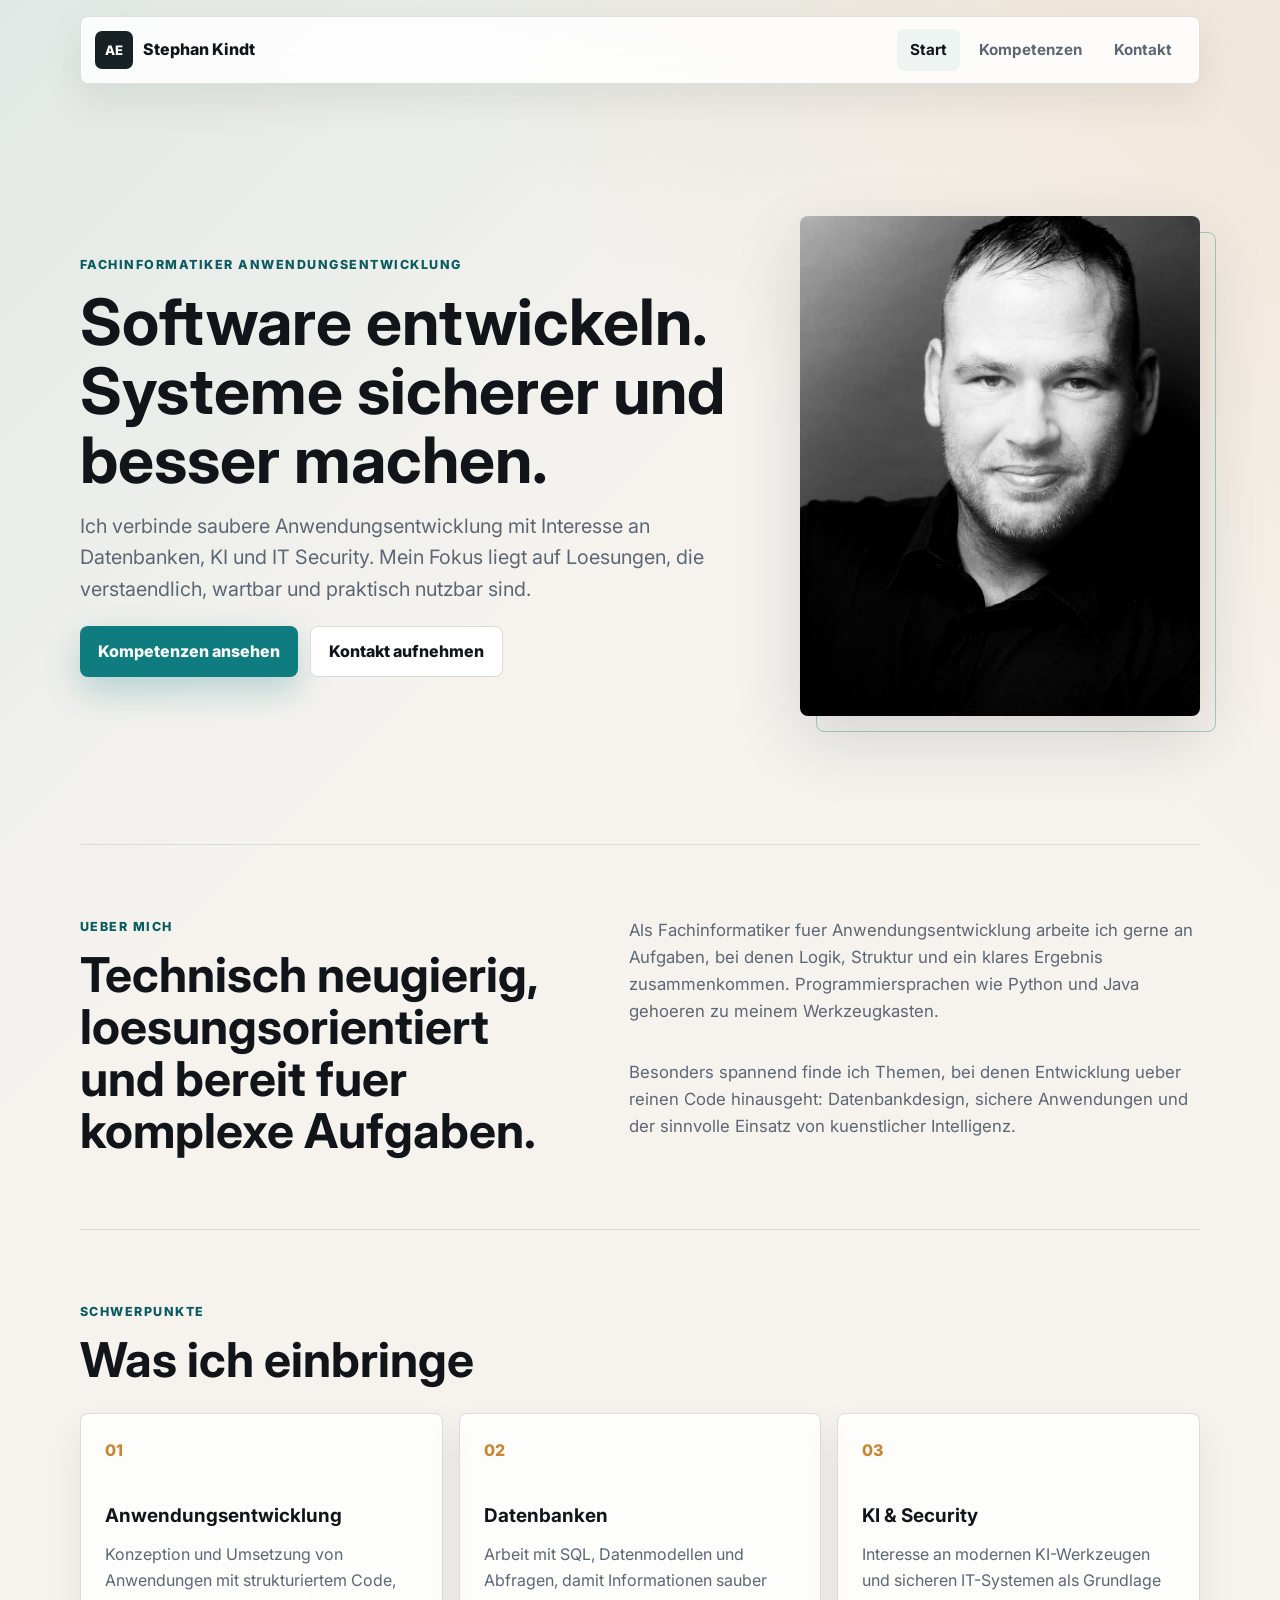
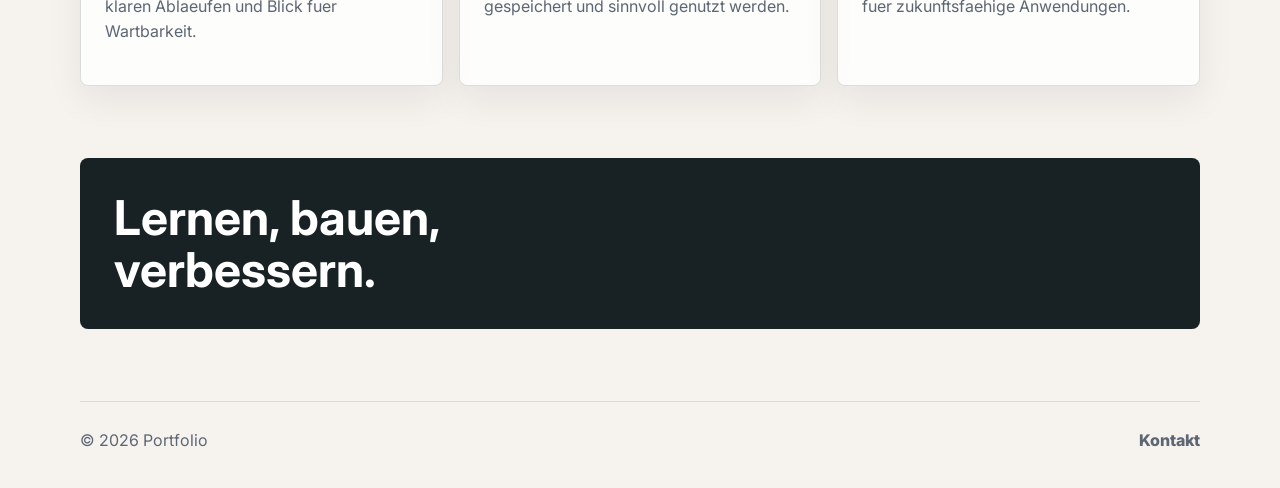
==== index.html @ c11ceabf "first step" ====
<!doctype html>
<html lang="de">
  <head>
    <meta charset="utf-8">
    <meta name="viewport" content="width=device-width, initial-scale=1">
    <meta name="description" content="Portfolio eines Fachinformatikers fuer Anwendungsentwicklung mit Fokus auf Softwareentwicklung, Datenbanken, KI und IT Security.">
    <title>Portfolio | Fachinformatiker Anwendungsentwicklung</title>
    <link rel="preconnect" href="https://fonts.googleapis.com">
    <link rel="preconnect" href="https://fonts.gstatic.com" crossorigin>
    <link href="https://fonts.googleapis.com/css2?family=Inter:wght@400;500;600;700;800&display=swap" rel="stylesheet">
    <link rel="stylesheet" href="styles.css">
  </head>
  <body>
    <header class="site-header">
      <a class="brand" href="index.html" aria-label="Zur Startseite">
        <span class="brand-mark">AE</span>
        <span>Stephan Kindt</span>
      </a>
      <button class="nav-toggle" type="button" aria-expanded="false" aria-controls="site-nav">
        <span></span>
        <span></span>
      </button>
      <nav class="site-nav" id="site-nav" aria-label="Hauptnavigation">
        <a href="index.html" aria-current="page">Start</a>
        <a href="kompetenzen.html">Kompetenzen</a>
        <a href="kontakt.html">Kontakt</a>
      </nav>
    </header>

    <main>
      <section class="hero">
        <div class="hero-copy">
          <p class="eyebrow">Fachinformatiker Anwendungsentwicklung</p>
          <h1>Software entwickeln. Systeme sicherer und besser machen.</h1>
          <p class="lead">
            Ich verbinde saubere Anwendungsentwicklung mit Interesse an Datenbanken,
            KI und IT Security. Mein Fokus liegt auf Loesungen, die verstaendlich,
            wartbar und praktisch nutzbar sind.
          </p>
          <div class="hero-actions" aria-label="Wichtige Links">
            <a class="button primary" href="kompetenzen.html">Kompetenzen ansehen</a>
            <a class="button secondary" href="kontakt.html">Kontakt aufnehmen</a>
          </div>
        </div>
        <figure class="portrait-wrap">
          <img src="Bewerbung.jpg" alt="Portraitfoto" class="portrait">
        </figure>
      </section>

      <section class="section split-section">
        <div>
          <p class="section-kicker">Ueber mich</p>
          <h2>Technisch neugierig, loesungsorientiert und bereit fuer komplexe Aufgaben.</h2>
        </div>
        <div class="text-stack">
          <p>
            Als Fachinformatiker fuer Anwendungsentwicklung arbeite ich gerne an
            Aufgaben, bei denen Logik, Struktur und ein klares Ergebnis zusammenkommen.
            Programmiersprachen wie Python und Java gehoeren zu meinem Werkzeugkasten.
          </p>
          <p>
            Besonders spannend finde ich Themen, bei denen Entwicklung ueber reinen
            Code hinausgeht: Datenbankdesign, sichere Anwendungen und der sinnvolle
            Einsatz von kuenstlicher Intelligenz.
          </p>
        </div>
      </section>

      <section class="section">
        <div class="section-heading">
          <p class="section-kicker">Schwerpunkte</p>
          <h2>Was ich einbringe</h2>
        </div>
        <div class="feature-grid">
          <article class="feature-card">
            <span class="card-number">01</span>
            <h3>Anwendungsentwicklung</h3>
            <p>Konzeption und Umsetzung von Anwendungen mit strukturiertem Code, klaren Ablaeufen und Blick fuer Wartbarkeit.</p>
          </article>
          <article class="feature-card">
            <span class="card-number">02</span>
            <h3>Datenbanken</h3>
            <p>Arbeit mit SQL, Datenmodellen und Abfragen, damit Informationen sauber gespeichert und sinnvoll genutzt werden.</p>
          </article>
          <article class="feature-card">
            <span class="card-number">03</span>
            <h3>KI & Security</h3>
            <p>Interesse an modernen KI-Werkzeugen und sicheren IT-Systemen als Grundlage fuer zukunftsfaehige Anwendungen.</p>
          </article>
        </div>
      </section>

      <section class="callout">
        <div>
          <p class="section-kicker"></p>
          <h2>Lernen, bauen, verbessern.</h2>
        </div>
        <p>
         
        </p>
      </section>
    </main>

    <footer class="site-footer">
      <p>© <span id="year"></span> Portfolio</p>
      <a href="kontakt.html">Kontakt</a>
    </footer>

    <script src="script.js"></script>
  </body>
</html>
---- styles.css ----
:root {
  --bg: #f6f3ef;
  --surface: #ffffff;
  --ink: #111418;
  --muted: #5d6673;
  --line: #d9ddd8;
  --accent: #0f7c80;
  --accent-dark: #095b5f;
  --gold: #c58735;
  --deep: #182225;
  --shadow: 0 24px 70px rgba(17, 20, 24, 0.14);
}

* {
  box-sizing: border-box;
}

html {
  scroll-behavior: smooth;
}

body {
  margin: 0;
  font-family: "Inter", Arial, sans-serif;
  color: var(--ink);
  background:
    linear-gradient(135deg, rgba(15, 124, 128, 0.09), transparent 34%),
    linear-gradient(225deg, rgba(197, 135, 53, 0.12), transparent 28%),
    var(--bg);
  line-height: 1.6;
}

a {
  color: inherit;
  text-decoration: none;
}

img {
  display: block;
  max-width: 100%;
}

.site-header {
  position: sticky;
  top: 0;
  z-index: 10;
  display: flex;
  align-items: center;
  justify-content: space-between;
  gap: 24px;
  width: min(1120px, calc(100% - 32px));
  margin: 16px auto 0;
  padding: 12px 14px;
  border: 1px solid rgba(217, 221, 216, 0.9);
  border-radius: 8px;
  background: rgba(255, 255, 255, 0.86);
  box-shadow: 0 14px 40px rgba(17, 20, 24, 0.08);
  backdrop-filter: blur(18px);
}

.brand,
.site-nav {
  display: flex;
  align-items: center;
}

.brand {
  gap: 10px;
  font-weight: 800;
  letter-spacing: 0;
}

.brand-mark {
  display: grid;
  width: 38px;
  height: 38px;
  place-items: center;
  border-radius: 7px;
  color: #fff;
  background: var(--deep);
  font-size: 0.82rem;
}

.site-nav {
  gap: 6px;
}

.site-nav a {
  padding: 9px 13px;
  border-radius: 7px;
  color: var(--muted);
  font-weight: 700;
  font-size: 0.95rem;
}

.site-nav a:hover,
.site-nav a[aria-current="page"] {
  color: var(--ink);
  background: #edf4f2;
}

.nav-toggle {
  display: none;
  width: 42px;
  height: 38px;
  border: 1px solid var(--line);
  border-radius: 7px;
  background: #fff;
}

.nav-toggle span {
  display: block;
  width: 18px;
  height: 2px;
  margin: 5px auto;
  background: var(--ink);
}

.hero,
.page-hero,
.section,
.callout,
.site-footer {
  width: min(1120px, calc(100% - 32px));
  margin-inline: auto;
}

.hero {
  display: grid;
  grid-template-columns: minmax(0, 1.18fr) minmax(300px, 0.72fr);
  gap: clamp(32px, 5vw, 68px);
  align-items: center;
  min-height: min(760px, calc(100vh - 92px));
  padding: 40px 0 36px;
}

.hero-copy {
  max-width: 720px;
}

.eyebrow,
.section-kicker {
  margin: 0 0 12px;
  color: var(--accent-dark);
  font-size: 0.78rem;
  font-weight: 800;
  letter-spacing: 0.12em;
  text-transform: uppercase;
}

h1,
h2,
h3,
p {
  overflow-wrap: anywhere;
}

h1,
h2,
h3 {
  margin: 0;
  line-height: 1.08;
  letter-spacing: 0;
}

h1 {
  max-width: 880px;
  font-size: clamp(2.25rem, 5vw, 4.2rem);
}

h2 {
  font-size: clamp(1.65rem, 3.8vw, 3rem);
}

h3 {
  font-size: 1.18rem;
}

.lead {
  max-width: 660px;
  margin: 16px 0 0;
  color: var(--muted);
  font-size: clamp(1.05rem, 2vw, 1.24rem);
}

.narrow {
  max-width: 760px;
}

.hero-actions {
  display: flex;
  flex-wrap: wrap;
  gap: 12px;
  margin-top: 20px;
}

.button {
  display: inline-flex;
  min-height: 48px;
  align-items: center;
  justify-content: center;
  border-radius: 8px;
  padding: 12px 18px;
  font-weight: 800;
  transition: transform 180ms ease, box-shadow 180ms ease, background 180ms ease;
}

.button:hover {
  transform: translateY(-2px);
}

.primary {
  color: #fff;
  background: var(--accent);
  box-shadow: 0 14px 34px rgba(15, 124, 128, 0.26);
}

.secondary {
  border: 1px solid var(--line);
  background: #fff;
}

.portrait-wrap {
  position: relative;
  margin: 0;
}

.portrait-wrap::before {
  position: absolute;
  inset: 16px -16px -16px 16px;
  z-index: -1;
  border: 1px solid rgba(15, 124, 128, 0.35);
  border-radius: 8px;
  content: "";
}

.portrait {
  width: 100%;
  aspect-ratio: 4 / 5;
  border-radius: 8px;
  object-fit: cover;
  object-position: center;
  box-shadow: var(--shadow);
  filter: contrast(1.04);
}

.section {
  padding: 72px 0;
}

.split-section {
  display: grid;
  grid-template-columns: 0.85fr 1fr;
  gap: clamp(28px, 5vw, 70px);
  border-top: 1px solid var(--line);
  border-bottom: 1px solid var(--line);
}

.text-stack p,
.callout p {
  margin: 0;
  color: var(--muted);
  font-size: 1.05rem;
}

.text-stack {
  display: grid;
  gap: 18px;
}

.section-heading {
  max-width: 680px;
  margin-bottom: 28px;
}

.feature-grid,
.value-grid,
.contact-grid {
  display: grid;
  grid-template-columns: repeat(3, minmax(0, 1fr));
  gap: 16px;
}

.feature-card,
.value-grid article,
.contact-card,
.skill-panel {
  border: 1px solid rgba(217, 221, 216, 0.95);
  border-radius: 8px;
  background: rgba(255, 255, 255, 0.78);
  box-shadow: 0 14px 36px rgba(17, 20, 24, 0.07);
}

.feature-card {
  min-height: 250px;
  padding: 24px;
}

.card-number {
  display: inline-flex;
  margin-bottom: 42px;
  color: var(--gold);
  font-weight: 800;
}

.feature-card p,
.value-grid p,
.contact-card p,
.timeline p {
  color: var(--muted);
}

.callout {
  display: grid;
  grid-template-columns: 0.8fr 1fr;
  gap: 28px;
  align-items: center;
  margin-bottom: 72px;
  padding: 34px;
  border-radius: 8px;
  color: #fff;
  background: var(--deep);
}

.callout .section-kicker,
.callout p {
  color: rgba(255, 255, 255, 0.78);
}

.page-hero {
  padding: 96px 0 38px;
}

.skill-layout {
  display: grid;
  grid-template-columns: minmax(280px, 0.82fr) 1fr;
  gap: 18px;
  align-items: start;
}

.skill-panel {
  position: sticky;
  top: 96px;
  padding: 26px;
}

.tag-cloud {
  display: flex;
  flex-wrap: wrap;
  gap: 10px;
  margin-top: 24px;
}

.tag-cloud span {
  border: 1px solid var(--line);
  border-radius: 999px;
  padding: 8px 11px;
  background: #fff;
  color: var(--deep);
  font-weight: 700;
  font-size: 0.92rem;
}

.timeline {
  display: grid;
  gap: 14px;
}

.timeline article {
  display: grid;
  grid-template-columns: 54px 1fr;
  gap: 18px;
  padding: 24px;
  border-radius: 8px;
  background: #fff;
  border: 1px solid var(--line);
}

.timeline span {
  color: var(--accent);
  font-weight: 800;
}

.value-grid {
  grid-template-columns: repeat(4, minmax(0, 1fr));
}

.value-grid article {
  padding: 22px;
}

.contact-hero {
  max-width: 1120px;
}

.contact-grid {
  grid-template-columns: 1fr 1fr;
  align-items: stretch;
}

.contact-card {
  padding: 28px;
}

.contact-card.dark {
  color: #fff;
  background: var(--deep);
  border-color: var(--deep);
}

.contact-card.dark p,
.contact-card.dark li {
  color: rgba(255, 255, 255, 0.78);
}

.contact-links {
  display: grid;
  gap: 12px;
  margin-top: 24px;
}

.contact-links a {
  display: flex;
  min-height: 48px;
  align-items: center;
  border: 1px solid var(--line);
  border-radius: 8px;
  padding: 12px 14px;
  background: #fff;
  color: var(--ink);
  font-weight: 800;
}

.check-list {
  display: grid;
  gap: 12px;
  margin: 22px 0 0;
  padding: 0;
  list-style: none;
}

.check-list li {
  position: relative;
  padding-left: 24px;
}

.check-list li::before {
  position: absolute;
  left: 0;
  color: var(--gold);
  content: "✓";
}

.site-footer {
  display: flex;
  align-items: center;
  justify-content: space-between;
  gap: 16px;
  padding: 26px 0 34px;
  color: var(--muted);
  border-top: 1px solid var(--line);
}

.site-footer p {
  margin: 0;
}

.site-footer a {
  font-weight: 800;
}

@media (max-width: 840px) {
  .site-header {
    align-items: flex-start;
  }

  .nav-toggle {
    display: block;
  }

  .site-nav {
    position: absolute;
    top: calc(100% + 8px);
    right: 0;
    left: 0;
    display: none;
    flex-direction: column;
    align-items: stretch;
    padding: 10px;
    border: 1px solid var(--line);
    border-radius: 8px;
    background: #fff;
    box-shadow: 0 18px 46px rgba(17, 20, 24, 0.12);
  }

  .site-header.nav-open .site-nav {
    display: flex;
  }

  .hero,
  .split-section,
  .callout,
  .skill-layout,
  .contact-grid {
    grid-template-columns: 1fr;
  }

  .hero {
    min-height: auto;
    padding-top: 56px;
  }

  .portrait-wrap {
    max-width: 460px;
  }

  .feature-grid,
  .value-grid {
    grid-template-columns: 1fr 1fr;
  }

  .skill-panel {
    position: static;
  }
}

@media (max-width: 560px) {
  .site-header,
  .hero,
  .page-hero,
  .section,
  .callout,
  .site-footer {
    width: min(100% - 22px, 1120px);
  }

  .hero-actions,
  .site-footer {
    align-items: stretch;
    flex-direction: column;
  }

  .button {
    width: 100%;
  }

  .feature-grid,
  .value-grid {
    grid-template-columns: 1fr;
  }

  .feature-card {
    min-height: 0;
  }

  .card-number {
    margin-bottom: 24px;
  }

  .timeline article {
    grid-template-columns: 1fr;
  }
}
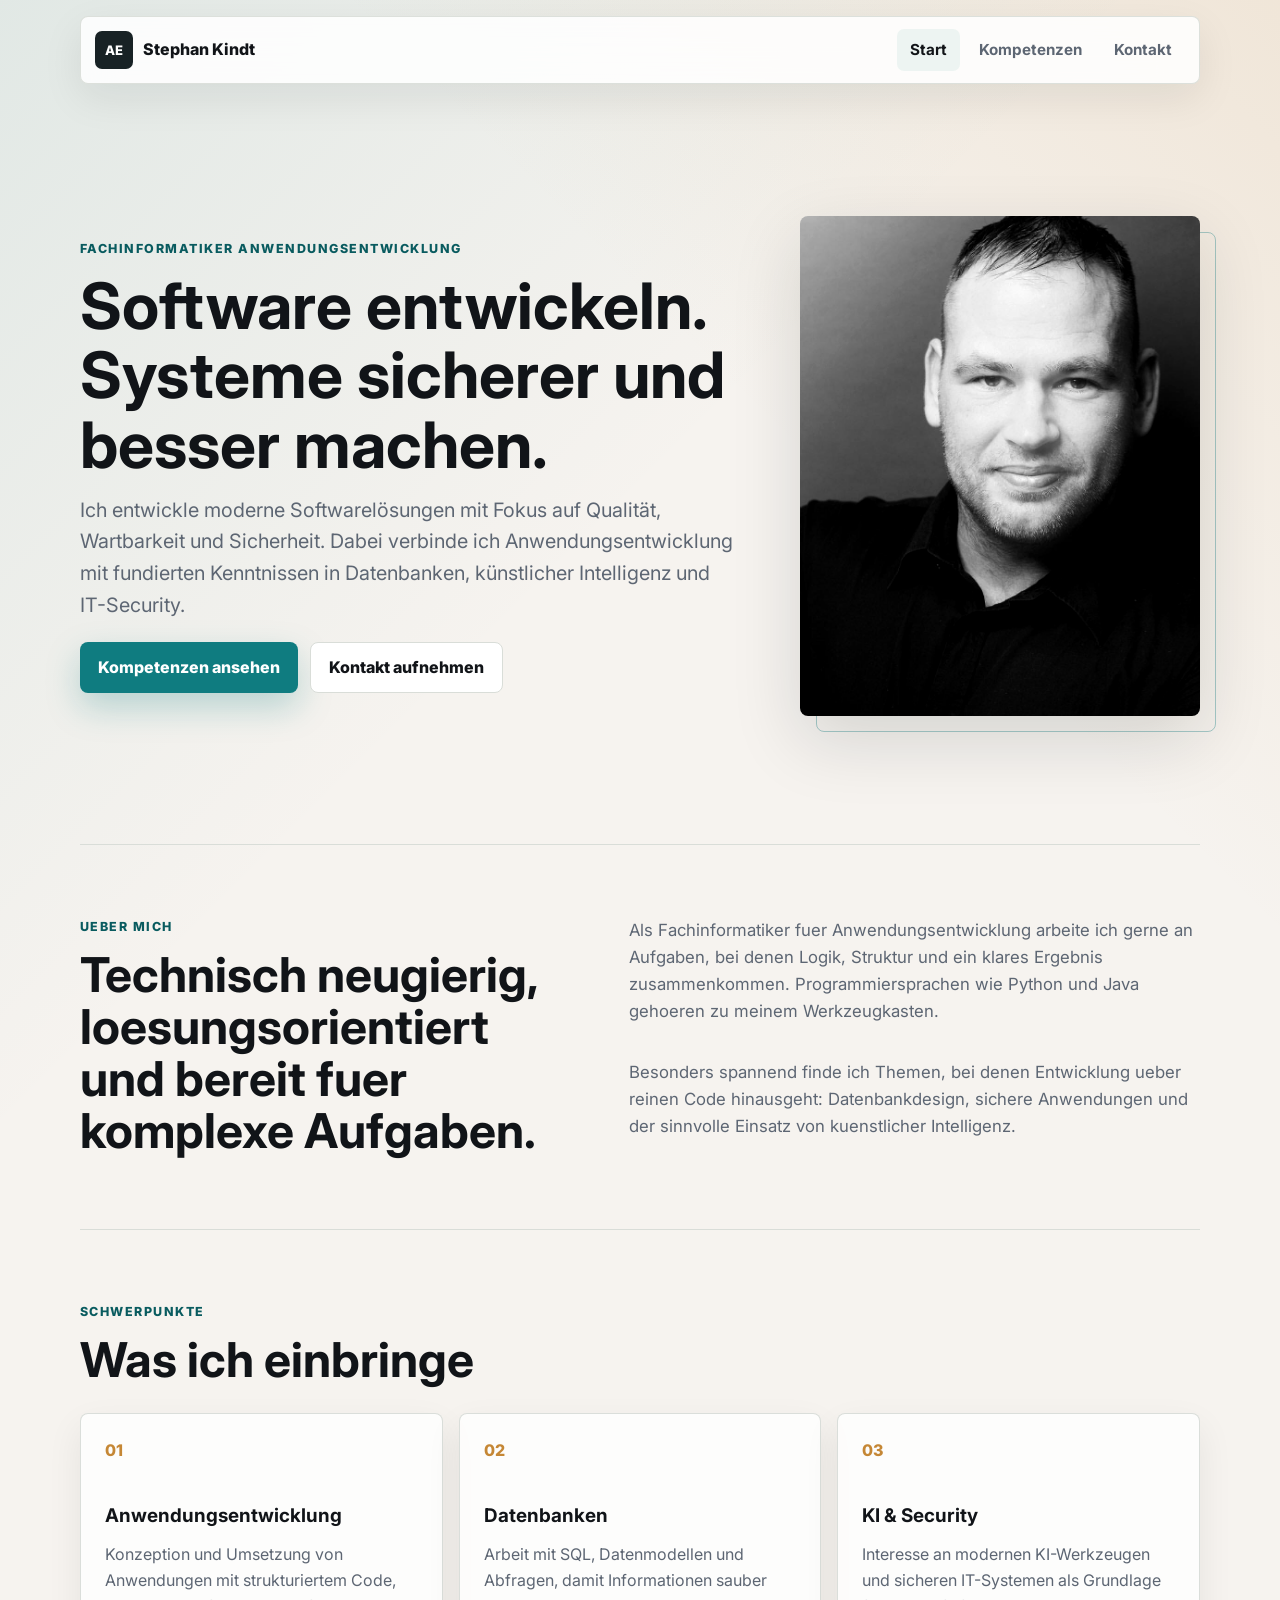
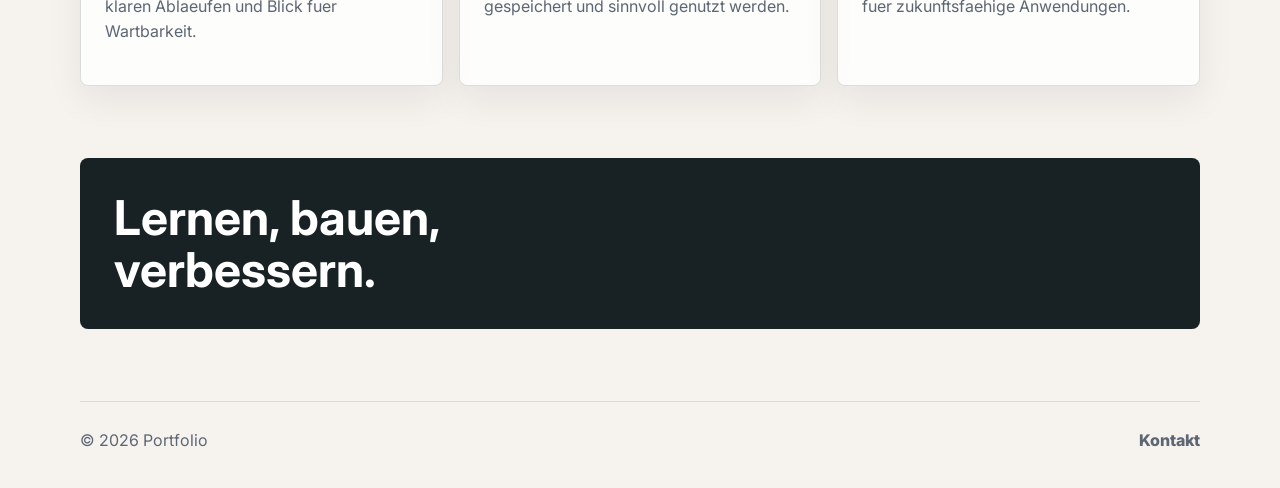
==== commit dbee8b14: "V 1.0.1" ====
--- a/index.html
+++ b/index.html
@@ -33,9 +33,9 @@
           <p class="eyebrow">Fachinformatiker Anwendungsentwicklung</p>
           <h1>Software entwickeln. Systeme sicherer und besser machen.</h1>
           <p class="lead">
-            Ich verbinde saubere Anwendungsentwicklung mit Interesse an Datenbanken,
-            KI und IT Security. Mein Fokus liegt auf Loesungen, die verstaendlich,
-            wartbar und praktisch nutzbar sind.
+             Ich entwickle moderne Softwarelösungen mit Fokus auf Qualität,
+             Wartbarkeit und Sicherheit. Dabei verbinde ich Anwendungsentwicklung mit fundierten Kenntnissen in Datenbanken,
+             künstlicher Intelligenz und IT-Security.
           </p>
           <div class="hero-actions" aria-label="Wichtige Links">
             <a class="button primary" href="kompetenzen.html">Kompetenzen ansehen</a>
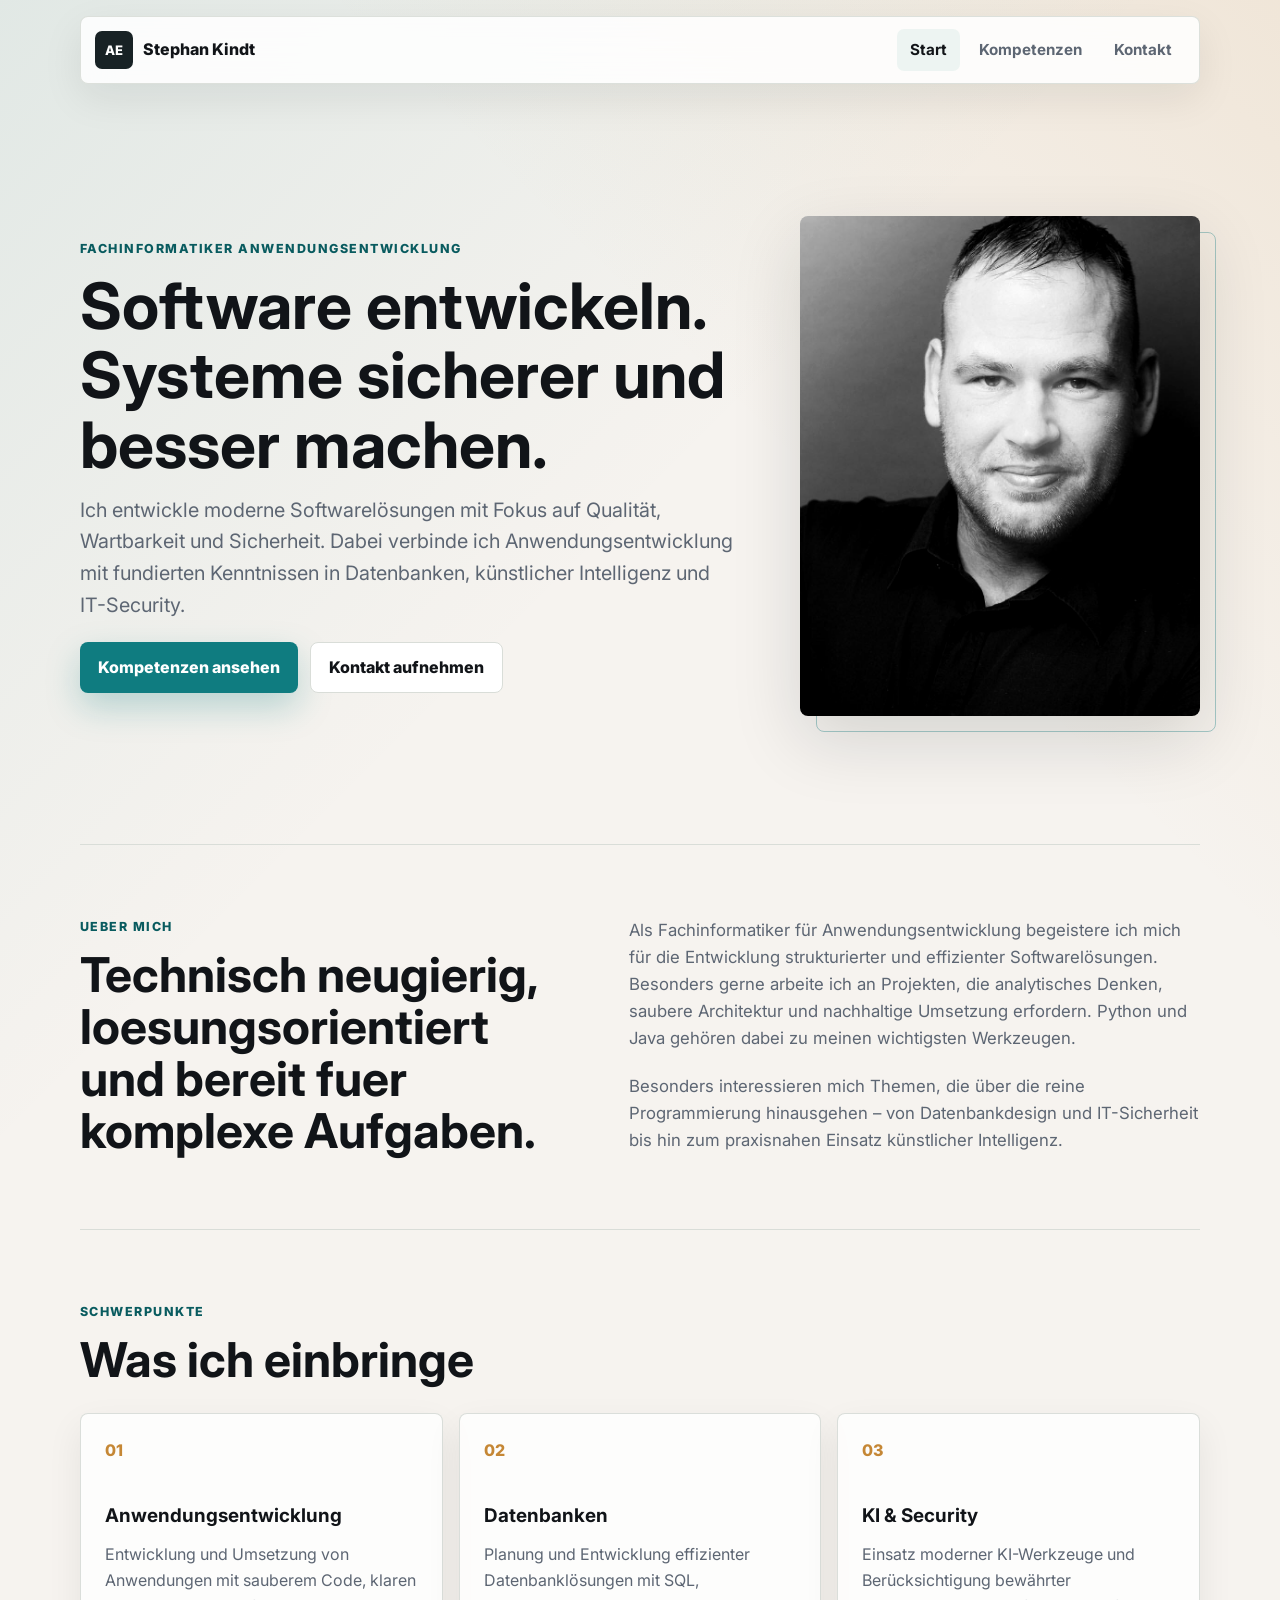
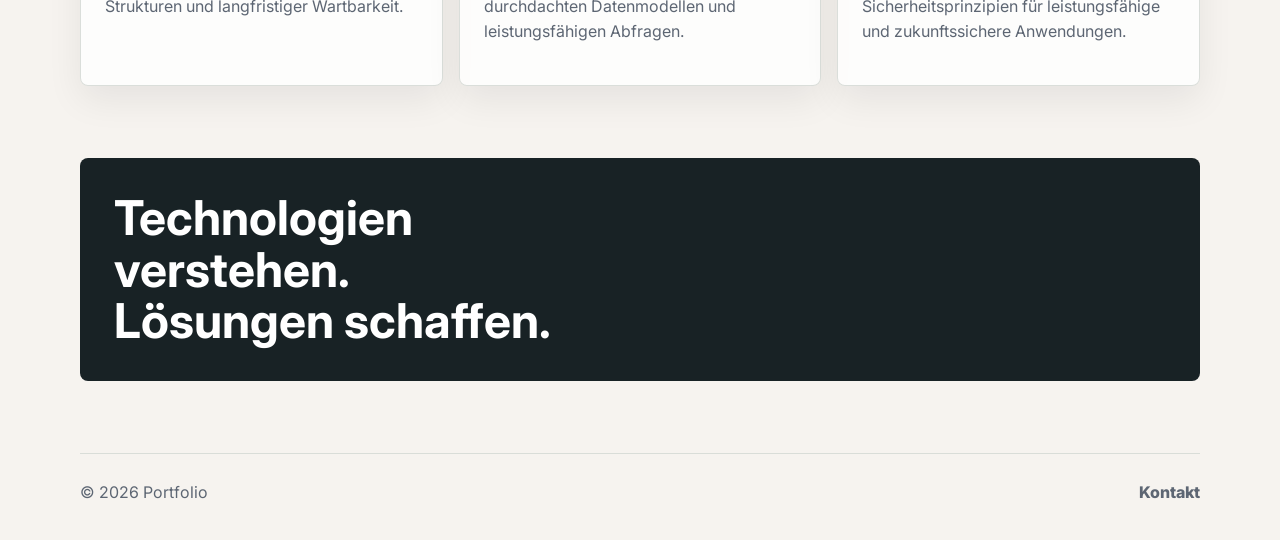
==== commit 3c53c04f: "V 1.0.2" ====
--- a/index.html
+++ b/index.html
@@ -54,14 +54,13 @@
         </div>
         <div class="text-stack">
           <p>
-            Als Fachinformatiker fuer Anwendungsentwicklung arbeite ich gerne an
-            Aufgaben, bei denen Logik, Struktur und ein klares Ergebnis zusammenkommen.
-            Programmiersprachen wie Python und Java gehoeren zu meinem Werkzeugkasten.
+            Als Fachinformatiker für Anwendungsentwicklung begeistere ich mich für die Entwicklung strukturierter und effizienter Softwarelösungen.
+             Besonders gerne arbeite ich an Projekten, die analytisches Denken,
+             saubere Architektur und nachhaltige Umsetzung erfordern. Python und Java gehören dabei zu meinen wichtigsten Werkzeugen.
           </p>
           <p>
-            Besonders spannend finde ich Themen, bei denen Entwicklung ueber reinen
-            Code hinausgeht: Datenbankdesign, sichere Anwendungen und der sinnvolle
-            Einsatz von kuenstlicher Intelligenz.
+            Besonders interessieren mich Themen,
+             die über die reine Programmierung hinausgehen – von Datenbankdesign und IT-Sicherheit bis hin zum praxisnahen Einsatz künstlicher Intelligenz.
           </p>
         </div>
       </section>
@@ -75,17 +74,17 @@
           <article class="feature-card">
             <span class="card-number">01</span>
             <h3>Anwendungsentwicklung</h3>
-            <p>Konzeption und Umsetzung von Anwendungen mit strukturiertem Code, klaren Ablaeufen und Blick fuer Wartbarkeit.</p>
+            <p>Entwicklung und Umsetzung von Anwendungen mit sauberem Code, klaren Strukturen und langfristiger Wartbarkeit.</p>
           </article>
           <article class="feature-card">
             <span class="card-number">02</span>
             <h3>Datenbanken</h3>
-            <p>Arbeit mit SQL, Datenmodellen und Abfragen, damit Informationen sauber gespeichert und sinnvoll genutzt werden.</p>
+            <p>Planung und Entwicklung effizienter Datenbanklösungen mit SQL, durchdachten Datenmodellen und leistungsfähigen Abfragen.</p>
           </article>
           <article class="feature-card">
             <span class="card-number">03</span>
             <h3>KI & Security</h3>
-            <p>Interesse an modernen KI-Werkzeugen und sicheren IT-Systemen als Grundlage fuer zukunftsfaehige Anwendungen.</p>
+            <p>Einsatz moderner KI-Werkzeuge und Berücksichtigung bewährter Sicherheitsprinzipien für leistungsfähige und zukunftssichere Anwendungen.</p>
           </article>
         </div>
       </section>
@@ -93,7 +92,7 @@
       <section class="callout">
         <div>
           <p class="section-kicker"></p>
-          <h2>Lernen, bauen, verbessern.</h2>
+          <h2>Technologien verstehen. Lösungen schaffen.</h2>
         </div>
         <p>
          
